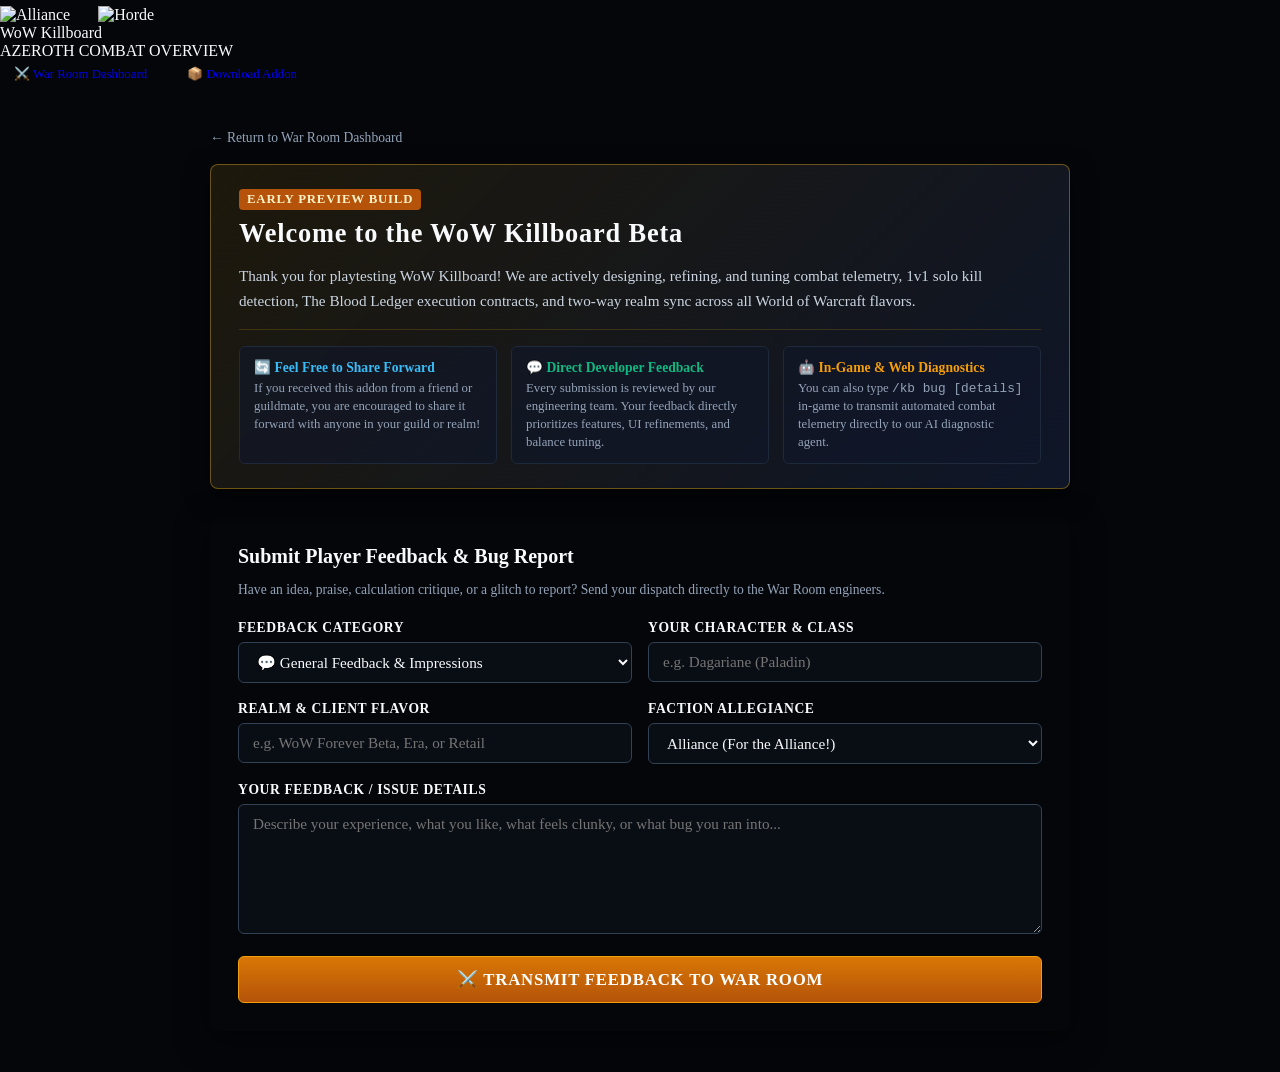
==== web/static/feedback.html @ 48ec6e34 "feat: add first-time early beta welcome popup, in-game feedback dispatch, and web feedback portal" ====
<!DOCTYPE html>
<html lang="en">
<head>
  <meta charset="UTF-8">
  <meta name="viewport" content="width=device-width, initial-scale=1.0">
  <title>WoW Killboard — Early Beta Feedback & Field Dispatch</title>
  <link rel="stylesheet" href="/static/style.css?v=1.4.59">
  <link rel="preconnect" href="https://fonts.googleapis.com">
  <link rel="preconnect" href="https://fonts.gstatic.com" crossorigin>
  <link href="https://fonts.googleapis.com/css2?family=Cinzel:wght@700;800;900&family=Inter:wght@400;500;600;700;800&family=Rajdhani:wght@600;700;800&display=swap" rel="stylesheet">
  <link rel="icon" href="data:image/svg+xml,<svg xmlns=%22http://www.w3.org/2000/svg%22 viewBox=%220 0 100 100%22><text y=%22.9em%22 font-size=%2290%22>⚔️</text></svg>">
  <style>
    .feedback-page-wrapper {
      max-width: 860px;
      margin: 40px auto;
      padding: 0 20px;
    }
    .beta-hero-banner {
      background: linear-gradient(135deg, rgba(212, 160, 23, 0.12), rgba(15, 23, 42, 0.95));
      border: 1px solid rgba(212, 160, 23, 0.45);
      border-radius: 8px;
      padding: 24px 28px;
      margin-bottom: 28px;
      box-shadow: 0 8px 24px rgba(0, 0, 0, 0.5);
    }
    .beta-badge {
      display: inline-block;
      background: #b45309;
      color: #fef3c7;
      font-family: var(--font-tactical);
      font-size: 0.8rem;
      font-weight: 700;
      letter-spacing: 0.8px;
      padding: 3px 8px;
      border-radius: 4px;
      text-transform: uppercase;
      margin-bottom: 8px;
    }
    .beta-title {
      font-family: var(--font-cinzel);
      font-size: 1.65rem;
      color: var(--wow-gold);
      margin: 0 0 10px 0;
      letter-spacing: 0.8px;
    }
    .beta-desc {
      color: #cbd5e1;
      font-size: 0.95rem;
      line-height: 1.6;
      margin-bottom: 14px;
    }
    .beta-highlights {
      display: grid;
      grid-template-columns: repeat(auto-fit, minmax(240px, 1fr));
      gap: 14px;
      margin-top: 16px;
      padding-top: 16px;
      border-top: 1px solid rgba(212, 160, 23, 0.2);
    }
    .highlight-card {
      background: rgba(15, 23, 42, 0.6);
      border: 1px solid #1e293b;
      border-radius: 6px;
      padding: 12px 14px;
    }
    .highlight-card strong {
      display: block;
      color: #f8fafc;
      font-size: 0.85rem;
      margin-bottom: 4px;
    }
    .highlight-card p {
      color: #94a3b8;
      font-size: 0.8rem;
      margin: 0;
      line-height: 1.4;
    }
    .feedback-form-card {
      background: var(--bg-card);
      border: 1px solid var(--border-gold-subtle);
      border-radius: 8px;
      padding: 28px;
      box-shadow: 0 8px 32px rgba(0, 0, 0, 0.6);
    }
    .form-group {
      margin-bottom: 18px;
    }
    .form-group label {
      display: block;
      font-family: var(--font-tactical);
      font-size: 0.85rem;
      font-weight: 700;
      letter-spacing: 0.6px;
      color: var(--wow-gold);
      text-transform: uppercase;
      margin-bottom: 6px;
    }
    .form-control {
      width: 100%;
      background: #090d14;
      border: 1px solid #334155;
      border-radius: 6px;
      color: #f8fafc;
      font-family: var(--font-sans);
      font-size: 0.95rem;
      padding: 10px 14px;
      box-sizing: border-box;
      transition: border-color 0.2s, box-shadow 0.2s;
    }
    .form-control:focus {
      outline: none;
      border-color: var(--wow-gold);
      box-shadow: 0 0 0 2px rgba(212, 160, 23, 0.25);
    }
    .form-grid-2 {
      display: grid;
      grid-template-columns: 1fr 1fr;
      gap: 16px;
    }
    @media (max-width: 600px) {
      .form-grid-2 { grid-template-columns: 1fr; }
    }
    .submit-btn {
      background: linear-gradient(180deg, #d97706, #b45309);
      color: #ffffff;
      border: 1px solid #f59e0b;
      border-radius: 6px;
      font-family: var(--font-tactical);
      font-size: 1.05rem;
      font-weight: 700;
      letter-spacing: 0.8px;
      text-transform: uppercase;
      padding: 12px 24px;
      cursor: pointer;
      width: 100%;
      transition: background 0.2s, transform 0.1s;
    }
    .submit-btn:hover {
      background: linear-gradient(180deg, #f59e0b, #d97706);
    }
    .submit-btn:active {
      transform: translateY(1px);
    }
    .success-alert {
      display: none;
      background: rgba(16, 185, 129, 0.15);
      border: 1px solid #10b981;
      border-radius: 6px;
      padding: 16px 20px;
      color: #a7f3d0;
      margin-bottom: 20px;
    }
    .back-home-link {
      display: inline-flex;
      align-items: center;
      gap: 6px;
      color: #94a3b8;
      text-decoration: none;
      font-size: 0.85rem;
      margin-bottom: 18px;
      transition: color 0.2s;
    }
    .back-home-link:hover {
      color: var(--wow-gold);
    }
  </style>
</head>
<body style="background: #04060a; color: #f8fafc; font-family: var(--font-sans); margin: 0; min-height: 100vh;">

  <!-- Header -->
  <header class="site-header">
    <div class="header-main-row">
      <div class="logo-group" onclick="window.location.href='/'" style="cursor: pointer;">
        <img src="/static/icons/factions/alliance.jpg" class="header-faction-crest alliance" alt="Alliance">
        <svg width="20" height="20" viewBox="0 0 24 24" fill="none" stroke="var(--wow-gold)" stroke-width="2.2" class="logo-swords-icon"><path d="M14.5 17.5L3 6V3h3l11.5 11.5"/><path d="m13 19 6-6"/><path d="M16 16l4 4"/><path d="M19 21l2-2"/><path d="M9.5 17.5 21 6V3h-3L6.5 14.5"/><path d="m11 19-6-6"/><path d="M8 16l-4 4"/><path d="M5 21l-2-2"/></svg>
        <img src="/static/icons/factions/horde.jpg" class="header-faction-crest horde" alt="Horde">
        <div>
          <div class="logo-title">WoW Killboard</div>
          <div class="logo-subtitle">AZEROTH COMBAT OVERVIEW</div>
        </div>
      </div>
      <div style="display: flex; gap: 12px; align-items: center;">
        <a href="/" class="dossier-btn outline" style="text-decoration: none; padding: 6px 14px; font-size: 0.8rem;">⚔️ War Room Dashboard</a>
        <a href="/download" class="dossier-btn" style="text-decoration: none; padding: 6px 14px; font-size: 0.8rem;">📦 Download Addon</a>
      </div>
    </div>
  </header>

  <main class="feedback-page-wrapper">
    <a href="/" class="back-home-link">← Return to War Room Dashboard</a>

    <!-- Early Beta Notice Banner -->
    <div class="beta-hero-banner">
      <span class="beta-badge">Early Preview Build</span>
      <h1 class="beta-title">Welcome to the WoW Killboard Beta</h1>
      <p class="beta-desc">
        Thank you for playtesting WoW Killboard! We are actively designing, refining, and tuning combat telemetry, 1v1 solo kill detection, The Blood Ledger execution contracts, and two-way realm sync across all World of Warcraft flavors.
      </p>

      <div class="beta-highlights">
        <div class="highlight-card">
          <strong style="color: #38bdf8;">🔄 Feel Free to Share Forward</strong>
          <p>If you received this addon from a friend or guildmate, you are encouraged to share it forward with anyone in your guild or realm!</p>
        </div>
        <div class="highlight-card">
          <strong style="color: #10b981;">💬 Direct Developer Feedback</strong>
          <p>Every submission is reviewed by our engineering team. Your feedback directly prioritizes features, UI refinements, and balance tuning.</p>
        </div>
        <div class="highlight-card">
          <strong style="color: #f59e0b;">🤖 In-Game & Web Diagnostics</strong>
          <p>You can also type <code>/kb bug [details]</code> in-game to transmit automated combat telemetry directly to our AI diagnostic agent.</p>
        </div>
      </div>
    </div>

    <!-- Feedback Submission Card -->
    <div class="feedback-form-card">
      <h2 style="font-family: var(--font-cinzel); font-size: 1.25rem; color: var(--wow-gold); margin-top: 0; margin-bottom: 6px;">
        Submit Player Feedback &amp; Bug Report
      </h2>
      <p style="color: #94a3b8; font-size: 0.85rem; margin-bottom: 22px;">
        Have an idea, praise, calculation critique, or a glitch to report? Send your dispatch directly to the War Room engineers.
      </p>

      <div id="feedback-success" class="success-alert">
        <strong style="font-size: 1rem;">✔ Dispatch Received!</strong>
        <p style="margin: 4px 0 0 0; font-size: 0.85rem;">
          Thank you for taking the time to share your feedback. Your dispatch has been cataloged for analysis.
        </p>
      </div>

      <form id="feedback-form" onsubmit="submitFeedback(event)">
        <div class="form-grid-2">
          <div class="form-group">
            <label for="fb-category">Feedback Category</label>
            <select id="fb-category" class="form-control" required>
              <option value="General Feedback">💬 General Feedback &amp; Impressions</option>
              <option value="Feature Suggestion">💡 Feature / Enhancement Suggestion</option>
              <option value="Combat Bug Report">🐛 Combat Log / Kill Tracking Bug</option>
              <option value="UI & Layout Polish">🎨 UI, Layout &amp; Theme Polish</option>
              <option value="Other">⚔️ Other Warcraft Telemetry Dispatch</option>
            </select>
          </div>

          <div class="form-group">
            <label for="fb-character">Your Character &amp; Class</label>
            <input type="text" id="fb-character" class="form-control" placeholder="e.g. Dagariane (Paladin)" required>
          </div>
        </div>

        <div class="form-grid-2">
          <div class="form-group">
            <label for="fb-realm">Realm &amp; Client Flavor</label>
            <input type="text" id="fb-realm" class="form-control" placeholder="e.g. WoW Forever Beta, Era, or Retail" required>
          </div>

          <div class="form-group">
            <label for="fb-faction">Faction Allegiance</label>
            <select id="fb-faction" class="form-control">
              <option value="Alliance">Alliance (For the Alliance!)</option>
              <option value="Horde">Horde (For the Horde!)</option>
            </select>
          </div>
        </div>

        <div class="form-group">
          <label for="fb-message">Your Feedback / Issue Details</label>
          <textarea id="fb-message" class="form-control" rows="6" placeholder="Describe your experience, what you like, what feels clunky, or what bug you ran into..." required></textarea>
        </div>

        <button type="submit" id="fb-submit-btn" class="submit-btn">
          ⚔️ Transmit Feedback to War Room
        </button>
      </form>
    </div>
  </main>

  <script>
    async function submitFeedback(event) {
      event.preventDefault();
      const btn = document.getElementById("fb-submit-btn");
      const successDiv = document.getElementById("feedback-success");
      
      const payload = {
        category: document.getElementById("fb-category").value,
        character_name: document.getElementById("fb-character").value,
        realm: document.getElementById("fb-realm").value,
        faction: document.getElementById("fb-faction").value,
        message: document.getElementById("fb-message").value,
      };

      btn.disabled = true;
      btn.innerText = "Transmitting to War Room...";

      try {
        const resp = await fetch("/api/feedback", {
          method: "POST",
          headers: { "Content-Type": "application/json" },
          body: JSON.stringify(payload)
        });
        const data = await resp.json();
        
        successDiv.style.display = "block";
        document.getElementById("feedback-form").reset();
        btn.innerText = "✔ Dispatch Transmitted!";
        setTimeout(() => {
          btn.disabled = false;
          btn.innerText = "⚔️ Transmit Another Dispatch";
        }, 3000);
      } catch (err) {
        alert("Error sending feedback: " + err.message);
        btn.disabled = false;
        btn.innerText = "⚔️ Transmit Feedback to War Room";
      }
    }
  </script>
</body>
</html>
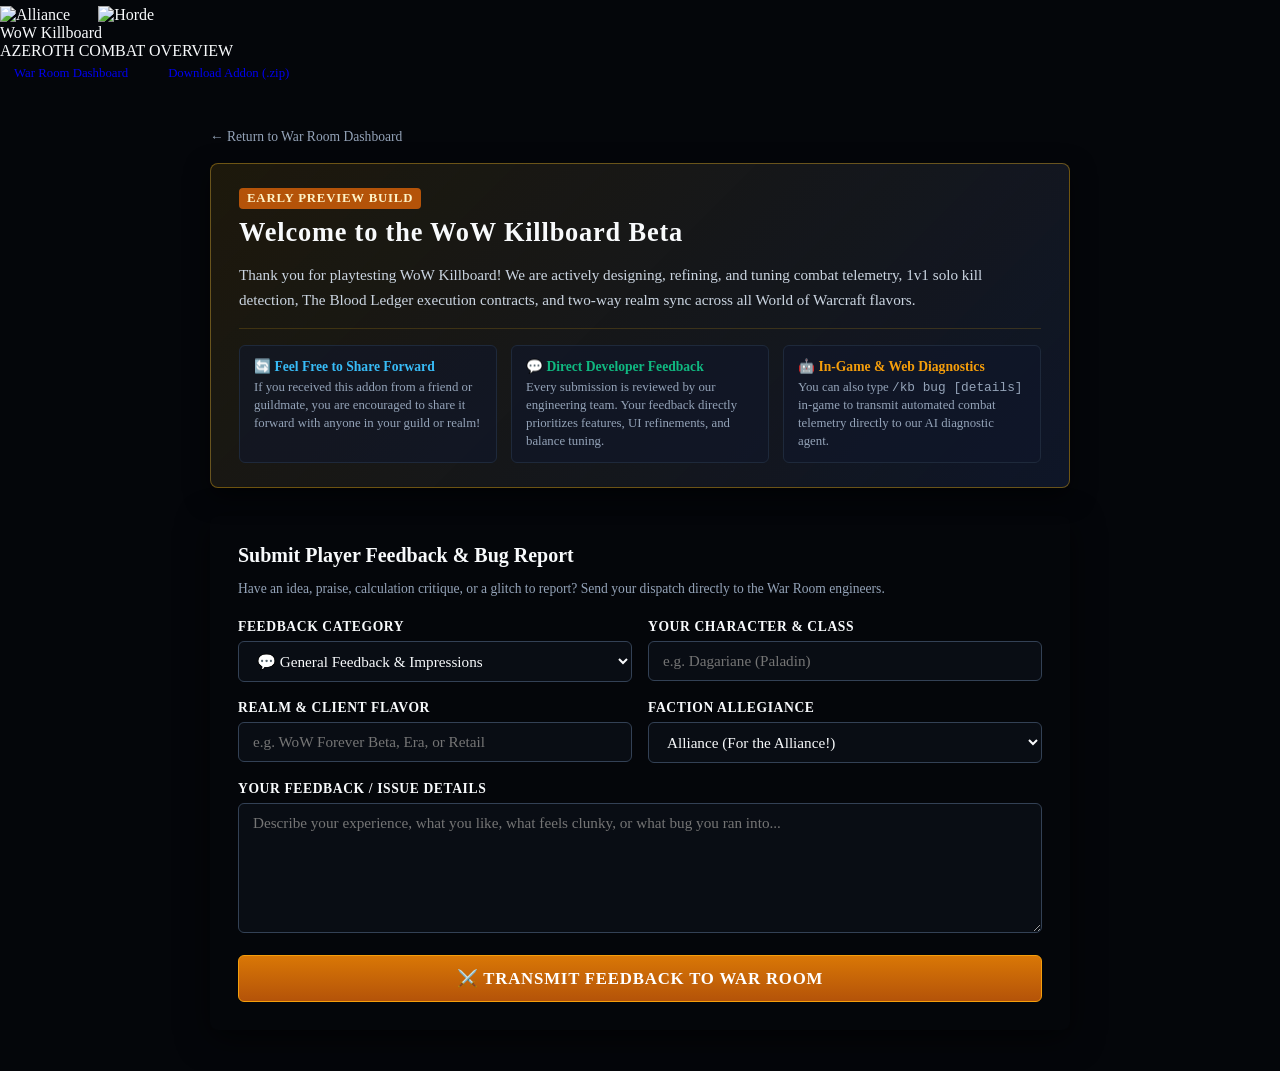
==== commit e6716780: "feat(web): promote War Room Spec to top menu, route direct download to GitHub Releases v1.0.3, and e" ====
--- a/web/static/feedback.html
+++ b/web/static/feedback.html
@@ -180,8 +180,8 @@
         </div>
       </div>
       <div style="display: flex; gap: 12px; align-items: center;">
-        <a href="/" class="dossier-btn outline" style="text-decoration: none; padding: 6px 14px; font-size: 0.8rem;">⚔️ War Room Dashboard</a>
-        <a href="/download" class="dossier-btn" style="text-decoration: none; padding: 6px 14px; font-size: 0.8rem;">📦 Download Addon</a>
+        <a href="/" class="dossier-btn outline" style="text-decoration: none; padding: 6px 14px; font-size: 0.8rem;">War Room Dashboard</a>
+        <a href="https://github.com/dagariane-commits/WoW_Killboard/releases/latest/download/WoWKillboard-v1.0.3.zip" target="_blank" rel="noopener" class="dossier-btn" style="text-decoration: none; padding: 6px 14px; font-size: 0.8rem;">Download Addon (.zip)</a>
       </div>
     </div>
   </header>
